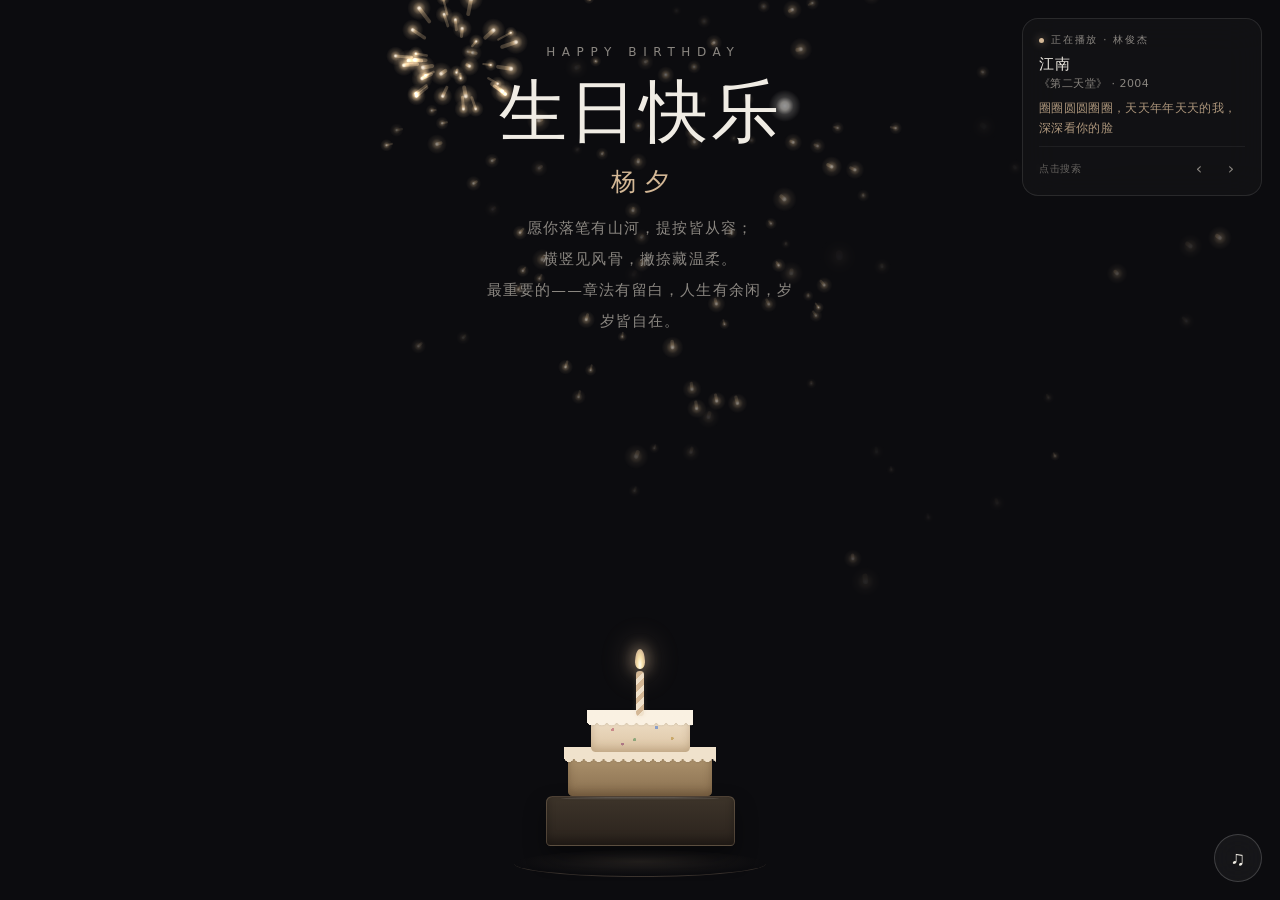
==== index.html @ ebd23158 "Add files via upload" ====
<!DOCTYPE html>
<html lang="zh-CN">
<head>
<meta charset="UTF-8">
<meta name="viewport" content="width=device-width, initial-scale=1, maximum-scale=1, user-scalable=no, viewport-fit=cover">
<meta name="theme-color" content="#0c0c0f">
<title>生日快乐 · Happy Birthday</title>

<link rel="stylesheet" href="css/style.css">
</head>

<body>

<canvas id="fx"></canvas>

<!-- ============ 正在播放 · 歌曲信息 ============ -->
<div class="now-playing" id="nowPlaying" title="点击在网易云搜索这首歌">
  <div class="np-header">
    <span class="np-dot"></span>
    <span class="np-label">正在播放 · 林俊杰</span>
  </div>
  <div class="np-body">
    <p class="np-title" id="npTitle">江南</p>
    <p class="np-meta" id="npMeta">《第二天堂》 · 2004</p>
    <p class="np-lyric" id="npLyric">圈圈圆圆圈圈，天天年年天天的我</p>
  </div>
  <div class="np-controls">
    <span class="np-search-hint">点击搜索</span>
    <button class="np-btn" id="npPrev" type="button" aria-label="上一首">‹</button>
    <button class="np-btn" id="npNext" type="button" aria-label="下一首">›</button>
  </div>
</div>

<main class="stage">

  <header class="hero">
    <p class="eyebrow">Happy Birthday</p>
    <h1 class="title">生日快乐</h1>
    <p class="name">杨夕</p>
    <p class="wish">
      愿你落笔有山河，提按皆从容；<br>
      横竖见风骨，撇捺藏温柔。<br>
      最重要的——章法有留白，人生有余闲，岁岁皆自在。
    </p>
  </header>

  <div class="cake-scene" aria-hidden="true">
    <div class="cake">
      <div class="candle"><div class="flame"></div></div>
      <div class="layer layer-1"></div>
      <div class="layer layer-2"></div>
      <div class="layer layer-3"></div>
      <div class="plate"></div>
    </div>
  </div>

</main>

<button id="musicFab" class="music-fab" type="button" aria-label="播放音乐">♫</button>

<div class="panel-overlay" id="panelOverlay">
  <div class="panel" role="dialog" aria-label="播放音乐">
    <button class="panel-close" id="panelClose" type="button" aria-label="关闭">×</button>
    <h2>播放音乐</h2>
    <p>粘贴网易云 / QQ音乐 / Spotify 的歌曲分享链接，将直接唤起对应 App 播放。</p>
    <input id="musicInput" class="panel-input" type="url" inputmode="url" autocomplete="off" placeholder="粘贴音乐分享链接…" />
    <div class="panel-actions">
      <button id="openLinkBtn" class="panel-btn primary" type="button">打开链接</button>
      <button id="searchBtn" class="panel-btn" type="button">搜索生日歌</button>
    </div>
    <div class="panel-hint" id="panelHint">
      支持：<br>
      网易云 music.163.com/song?id=…　·　QQ音乐 y.qq.com/…<br>
      Spotify open.spotify.com/track/…　·　YouTube Music music.youtube.com/watch?v=…
    </div>
  </div>
</div>

<script src="js/script.js"></script>
</body>
</html>
---- css/style.css ----
/* ==========================================================
   1. 基础 & 极简背景
   ========================================================== */
*, *::before, *::after { box-sizing: border-box; }

:root {
  --bg: #0c0c0f;
  --text: #f0ece4;
  --text-dim: #8a8680;
  --accent: #d4b896;
  --accent-soft: #a89070;
  --surface: rgba(255, 255, 255, .045);
  --border: rgba(255, 255, 255, .1);
  --border-strong: rgba(255, 255, 255, .18);
}

html, body {
  height: 100%;
  margin: 0;
  padding: 0;
  overflow: hidden;
  overscroll-behavior: none;
}

body {
  min-height: 100dvh;
  background: var(--bg);
  color: var(--text);
  font-family: "Helvetica Neue", "PingFang SC", "Hiragino Sans GB", "Microsoft YaHei", system-ui, sans-serif;
  -webkit-tap-highlight-color: transparent;
  touch-action: manipulation;
  user-select: none;
  -webkit-user-select: none;
  font-weight: 300;
}

/* ==========================================================
   2. 烟花画布
   ========================================================== */
#fx {
  position: fixed;
  inset: 0;
  width: 100%;
  height: 100%;
  z-index: 0;
  pointer-events: none;
}

/* ==========================================================
   3. 舞台布局
   ========================================================== */
.stage {
  position: relative;
  z-index: 2;
  display: flex;
  flex-direction: column;
  align-items: center;
  justify-content: space-between;
  height: 100dvh;
  padding: max(28px, 5vh) 20px max(20px, 3vh);
  text-align: center;
}

/* ---------- 文字 ---------- */
.hero {
  display: flex;
  flex-direction: column;
  align-items: center;
  gap: clamp(10px, 1.6vh, 18px);
  pointer-events: none;
}

.hero > * {
  animation: rise .9s cubic-bezier(.2, .7, .3, 1) both;
}
.hero > *:nth-child(1) { animation-delay: .05s; }
.hero > *:nth-child(2) { animation-delay: .18s; }
.hero > *:nth-child(3) { animation-delay: .32s; }
.hero > *:nth-child(4) { animation-delay: .48s; }

@keyframes rise {
  from { opacity: 0; transform: translateY(16px); filter: blur(6px); }
  to   { opacity: 1; transform: translateY(0);    filter: blur(0); }
}

.eyebrow {
  margin: 0;
  font-size: clamp(10px, 1.5vmin, 12px);
  letter-spacing: .55em;
  text-indent: .55em;
  text-transform: uppercase;
  color: var(--text-dim);
  font-weight: 300;
}

.title {
  margin: 0;
  font-size: clamp(2rem, 7.5vmin, 4.6rem);
  line-height: 1.15;
  font-weight: 200;
  letter-spacing: .04em;
  color: var(--text);
}

.name {
  margin: 0;
  font-size: clamp(.95rem, 2.8vmin, 1.6rem);
  letter-spacing: .3em;
  text-indent: .3em;
  color: var(--accent);
  font-weight: 300;
}

.wish {
  margin: 0;
  max-width: 34ch;
  font-size: clamp(.72rem, 1.9vmin, .92rem);
  line-height: 2.1;
  letter-spacing: .08em;
  color: var(--text-dim);
  font-weight: 300;
}

/* ==========================================================
   4. 正在播放 · 歌曲信息模块
   ========================================================== */
.now-playing {
  position: fixed;
  top: max(18px, env(safe-area-inset-top));
  right: max(18px, env(safe-area-inset-right));
  z-index: 15;
  width: min(240px, 56vw);
  padding: 14px 16px 12px;
  border-radius: 16px;
  background: rgba(20, 20, 23, .72);
  backdrop-filter: blur(18px);
  -webkit-backdrop-filter: blur(18px);
  border: 1px solid var(--border);
  color: var(--text);
  cursor: pointer;
  animation: rise .9s cubic-bezier(.2, .7, .3, 1) .6s both;
  transition: border-color .25s, background .25s;
}

.now-playing:hover {
  border-color: rgba(212, 184, 150, .35);
  background: rgba(24, 24, 28, .82);
}

/* 顶部小标签 */
.np-header {
  display: flex;
  align-items: center;
  gap: 7px;
  margin-bottom: 8px;
}

.np-dot {
  width: 5px;
  height: 5px;
  border-radius: 50%;
  background: var(--accent);
  box-shadow: 0 0 8px rgba(212, 184, 150, .7);
  animation: dotPulse 1.8s ease-in-out infinite;
  flex-shrink: 0;
}

@keyframes dotPulse {
  0%, 100% { opacity: .5; transform: scale(.9); }
  50%      { opacity: 1;  transform: scale(1.25); }
}

.np-label {
  font-size: 10px;
  letter-spacing: .18em;
  text-transform: uppercase;
  color: var(--text-dim);
  font-weight: 300;
}

/* 歌曲主体 */
.np-body {
  min-height: 64px;
}

.np-title {
  margin: 0 0 2px;
  font-size: 15px;
  font-weight: 400;
  letter-spacing: .04em;
  color: var(--text);
  white-space: nowrap;
  overflow: hidden;
  text-overflow: ellipsis;
}

.np-meta {
  margin: 0 0 8px;
  font-size: 11px;
  color: var(--text-dim);
  letter-spacing: .04em;
  white-space: nowrap;
  overflow: hidden;
  text-overflow: ellipsis;
}

.np-lyric {
  margin: 0;
  font-size: 11.5px;
  line-height: 1.7;
  color: rgba(212, 184, 150, .8);
  letter-spacing: .03em;
  display: -webkit-box;
  -webkit-line-clamp: 2;
  -webkit-box-orient: vertical;
  overflow: hidden;
  transition: opacity .3s ease;
}

/* 底部控制 */
.np-controls {
  display: flex;
  align-items: center;
  justify-content: flex-end;
  gap: 4px;
  margin-top: 8px;
  padding-top: 8px;
  border-top: 1px solid rgba(255, 255, 255, .06);
}

.np-btn {
  width: 28px;
  height: 28px;
  border: 1px solid transparent;
  border-radius: 8px;
  background: transparent;
  color: var(--text-dim);
  font-size: 16px;
  line-height: 1;
  display: flex;
  align-items: center;
  justify-content: center;
  cursor: pointer;
  transition: background .2s, color .2s, border-color .2s;
  font-family: inherit;
}

.np-btn:hover {
  background: rgba(255, 255, 255, .07);
  color: var(--text);
  border-color: var(--border);
}

.np-btn:active { transform: scale(.92); }

.np-search-hint {
  margin-right: auto;
  font-size: 10px;
  color: var(--text-dim);
  letter-spacing: .06em;
  opacity: .7;
}

/* ==========================================================
   5. 极简蛋糕
   ========================================================== */
.cake-scene {
  position: relative;
  font-size: clamp(5px, 1.5vmin, 9px);
  animation: cakeIn 1s cubic-bezier(.2, .8, .3, 1) .45s both;
  will-change: transform;
}

@keyframes cakeIn {
  from { opacity: 0; transform: translateY(30px) scale(.96); }
  to   { opacity: 1; transform: translateY(0)    scale(1); }
}

.cake {
  position: relative;
  width: 22em;
  height: 26em;
  animation: floatY 7s ease-in-out infinite;
}

@keyframes floatY {
  0%, 100% { transform: translateY(0); }
  50%      { transform: translateY(-.5em); }
}

.plate {
  position: absolute;
  bottom: -.4em;
  left: 50%;
  margin-left: -14em;
  width: 28em;
  height: 3em;
  border-radius: 50%;
  background: radial-gradient(ellipse at 50% 45%,
              rgba(212, 184, 150, .13) 0%,
              rgba(212, 184, 150, .04) 45%,
              transparent 72%);
  border-bottom: 1px solid rgba(212, 184, 150, .22);
  z-index: 0;
}

.layer {
  position: absolute;
  left: 50%;
  border-radius: .7em .7em .5em .5em;
}

.layer::before {
  content: "";
  position: absolute;
  top: 0; left: 8%; right: 8%;
  height: .35em;
  border-radius: 50%;
  background: linear-gradient(180deg, rgba(255, 255, 255, .2), transparent);
  z-index: 2;
}

.layer-1 {
  bottom: 3em;
  width: 21em; height: 5.6em;
  margin-left: -10.5em;
  background: linear-gradient(180deg, #3d342a 0%, #2a221c 100%);
  border: 1px solid rgba(212, 184, 150, .2);
  box-shadow: 0 1.2em 2.4em rgba(0, 0, 0, .4),
              inset 0 -.6em 1em rgba(0, 0, 0, .3);
  z-index: 1;
}

.layer-2 {
  bottom: 8.6em;
  width: 16em; height: 4.8em;
  margin-left: -8em;
  background: linear-gradient(180deg, #b09670 0%, #8a7050 100%);
  box-shadow: inset 0 -.5em 1em rgba(60, 40, 20, .35);
  z-index: 2;
}

.layer-2::after {
  content: "";
  position: absolute;
  left: -3%; right: -3%;
  top: -.6em;
  height: 1.9em;
  background:
    radial-gradient(circle at .55em 1.1em, #f0e2cc .55em, transparent .58em) 0 0 / 1.1em 1.9em repeat-x,
    linear-gradient(#f0e2cc, #f0e2cc) 0 0 / 100% 1.1em no-repeat;
  filter: drop-shadow(0 .1em .12em rgba(0, 0, 0, .15));
  z-index: 3;
}

.layer-3 {
  bottom: 13.4em;
  width: 11em; height: 4em;
  margin-left: -5.5em;
  background:
    radial-gradient(circle at 22% 38%, #c98a8a .17em, transparent .19em),
    radial-gradient(circle at 44% 66%, #8fa87c .17em, transparent .19em),
    radial-gradient(circle at 66% 32%, #8a9fc9 .17em, transparent .19em),
    radial-gradient(circle at 82% 62%, #c9a86a .16em, transparent .18em),
    radial-gradient(circle at 32% 78%, #b07a8a .15em, transparent .17em),
    linear-gradient(180deg, #efe0c8 0%, #dcc4a4 100%);
  box-shadow: inset 0 -.4em .9em rgba(120, 90, 50, .3);
  z-index: 3;
}

.layer-3::after {
  content: "";
  position: absolute;
  left: -4%; right: -4%;
  top: -.7em;
  height: 2em;
  background:
    radial-gradient(circle at .55em 1.15em, #faf1e2 .55em, transparent .58em) 0 0 / 1.1em 2em repeat-x,
    linear-gradient(#faf1e2, #faf1e2) 0 0 / 100% 1.15em no-repeat;
  filter: drop-shadow(0 .1em .12em rgba(0, 0, 0, .15));
  z-index: 3;
}

.candle {
  position: absolute;
  left: 50%;
  bottom: 17.4em;
  width: .8em;
  height: 5em;
  margin-left: -.4em;
  border-radius: .4em;
  background: repeating-linear-gradient(
    -45deg,
    #f0e2cc 0 .5em,
    #d4b896 .5em 1em
  );
  box-shadow: 0 0 .6em rgba(212, 184, 150, .2);
  z-index: 5;
}

.flame {
  position: absolute;
  left: 50%;
  bottom: 100%;
  width: 1.2em;
  height: 2.2em;
  margin-left: -.6em;
  margin-bottom: .3em;
  border-radius: 50% 50% 45% 45% / 64% 64% 36% 36%;
  background: radial-gradient(ellipse at 50% 80%,
              #fffdf0 0%, #f5dfa8 38%, #d4b896 72%, transparent 100%);
  filter: blur(.04em);
  transform-origin: 50% 100%;
  box-shadow:
    0 0 1.4em .4em rgba(212, 184, 150, .4),
    0 0 3em 1.2em rgba(212, 184, 150, .15);
  animation: flicker 2.2s ease-in-out infinite;
  z-index: 6;
}

@keyframes flicker {
  0%, 100% { transform: scale(1, 1)      rotate(-1deg);   opacity: .92; }
  30%      { transform: scale(.94, 1.06) rotate(1.5deg);  opacity: 1;   }
  60%      { transform: scale(1.04, .96) rotate(-1.5deg); opacity: .86; }
}

/* ==========================================================
   6. 音乐按钮 & 面板
   ========================================================== */
.music-fab {
  position: fixed;
  right: max(18px, env(safe-area-inset-right));
  bottom: max(18px, env(safe-area-inset-bottom));
  z-index: 20;
  width: 48px;
  height: 48px;
  border-radius: 50%;
  border: 1px solid var(--border-strong);
  background: var(--surface);
  backdrop-filter: blur(16px);
  -webkit-backdrop-filter: blur(16px);
  color: var(--text);
  font-size: 20px;
  display: flex;
  align-items: center;
  justify-content: center;
  cursor: pointer;
  transition: background .25s, transform .18s, border-color .25s;
}

.music-fab:hover  { background: rgba(255,255,255,.09); border-color: rgba(255,255,255,.28); }
.music-fab:active { transform: scale(.92); }

.panel-overlay {
  position: fixed;
  inset: 0;
  z-index: 30;
  background: rgba(0, 0, 0, .55);
  backdrop-filter: blur(6px);
  -webkit-backdrop-filter: blur(6px);
  opacity: 0;
  pointer-events: none;
  transition: opacity .3s ease;
}

.panel-overlay.open {
  opacity: 1;
  pointer-events: auto;
}

.panel {
  position: fixed;
  left: 50%;
  bottom: 0;
  z-index: 31;
  width: min(100% - 32px, 460px);
  transform: translate(-50%, 110%);
  transition: transform .38s cubic-bezier(.2, .8, .3, 1);
  background: #141417;
  border: 1px solid var(--border);
  border-radius: 20px 20px 0 0;
  padding: 24px 20px max(24px, env(safe-area-inset-bottom));
  color: var(--text);
}

.panel-overlay.open .panel {
  transform: translate(-50%, 0);
}

.panel h2 {
  margin: 0 0 4px;
  font-size: 16px;
  font-weight: 400;
  letter-spacing: .08em;
}

.panel p {
  margin: 0 0 18px;
  font-size: 12px;
  color: var(--text-dim);
  line-height: 1.7;
}

.panel-input {
  width: 100%;
  padding: 12px 14px;
  border-radius: 12px;
  border: 1px solid var(--border);
  background: rgba(255, 255, 255, .04);
  color: var(--text);
  font-size: 13px;
  font-family: inherit;
  font-weight: 300;
  outline: none;
  transition: border-color .25s;
}

.panel-input:focus { border-color: var(--accent-soft); }
.panel-input::placeholder { color: #5a5650; }

.panel-actions {
  display: flex;
  gap: 10px;
  margin-top: 14px;
}

.panel-btn {
  flex: 1;
  padding: 11px 14px;
  border-radius: 12px;
  border: 1px solid var(--border-strong);
  background: transparent;
  color: var(--text);
  font-size: 13px;
  font-family: inherit;
  font-weight: 300;
  letter-spacing: .04em;
  cursor: pointer;
  transition: background .25s, border-color .25s;
}

.panel-btn.primary {
  background: var(--accent);
  border-color: var(--accent);
  color: #0c0c0f;
  font-weight: 500;
}

.panel-btn:hover { background: rgba(255,255,255,.07); }
.panel-btn.primary:hover { background: #e0c8a8; }

.panel-hint {
  margin-top: 14px;
  font-size: 11px;
  color: var(--text-dim);
  line-height: 1.8;
}

.panel-hint a {
  color: var(--accent);
  text-decoration: none;
  border-bottom: 1px solid rgba(212, 184, 150, .3);
}

.panel-close {
  position: absolute;
  top: 14px;
  right: 16px;
  width: 28px;
  height: 28px;
  border: none;
  background: transparent;
  color: var(--text-dim);
  font-size: 20px;
  cursor: pointer;
  line-height: 1;
}

/* ==========================================================
   7. 响应式
   ========================================================== */
@media (max-width: 480px) {
  .now-playing {
    width: min(200px, 54vw);
    padding: 12px 13px 10px;
  }
  .np-title { font-size: 13.5px; }
  .np-lyric { font-size: 10.5px; }
  .np-meta { font-size: 10px; }
  .np-search-hint { display: none; }
}

@media (max-width: 420px) {
  .wish { font-size: .7rem; line-height: 1.95; }
  .music-fab { width: 44px; height: 44px; font-size: 18px; }
}

@media (max-height: 620px) {
  .wish { display: none; }
  .cake-scene { font-size: clamp(4.2px, 1.3vmin, 6px); }
  .now-playing { display: none; }
}

@media (prefers-reduced-motion: reduce) {
  .cake, .flame, .np-dot { animation: none !important; }
}
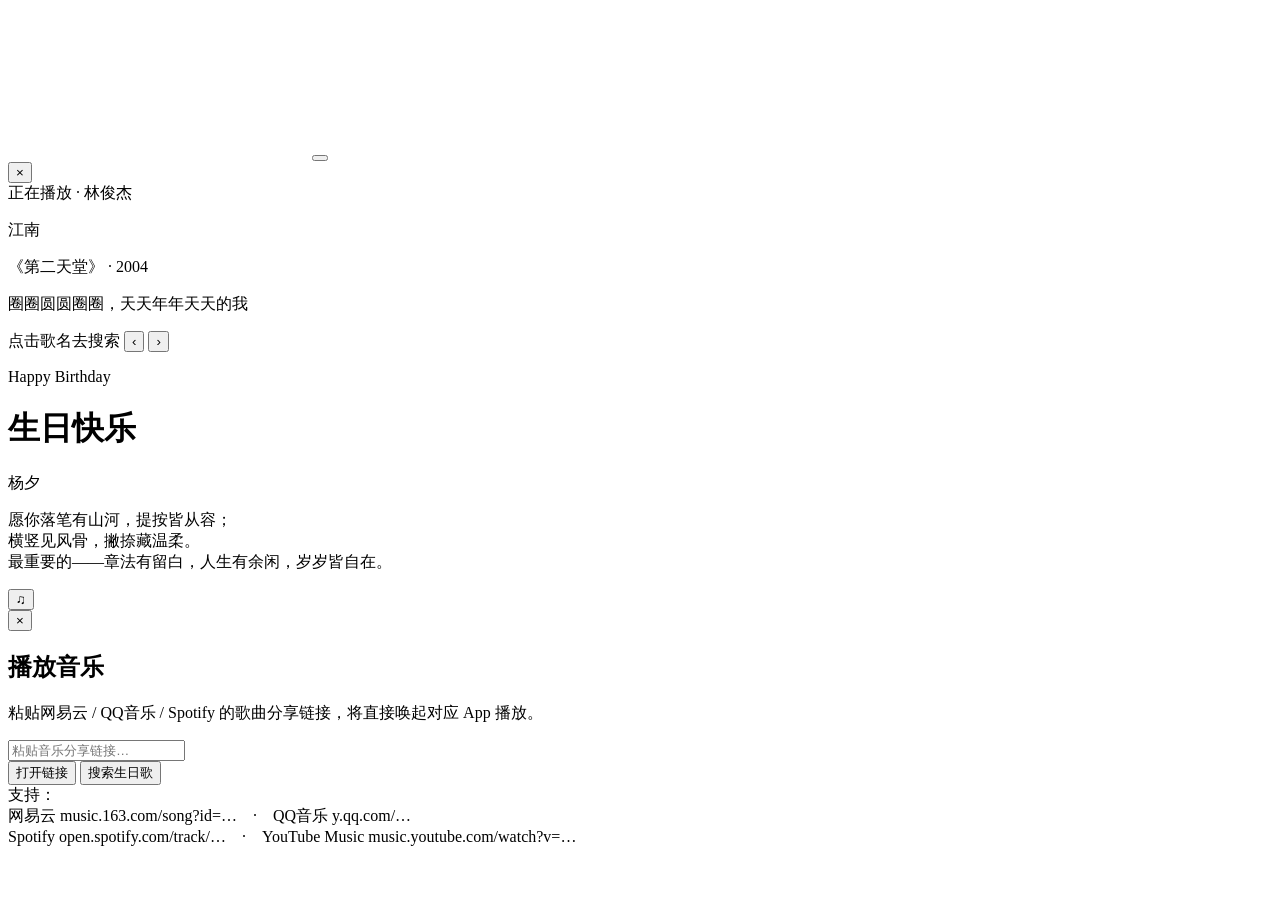
==== commit f3e391dc: "Update stylesheet and script links in index.html" ====
--- a/index.html
+++ b/index.html
@@ -6,30 +6,42 @@
 <meta name="theme-color" content="#0c0c0f">
 <title>生日快乐 · Happy Birthday</title>
 
-<link rel="stylesheet" href="css/style.css">
+<link rel="stylesheet" href="style.css">
 </head>
 
 <body>
 
 <canvas id="fx"></canvas>
 
-<!-- ============ 正在播放 · 歌曲信息 ============ -->
-<div class="now-playing" id="nowPlaying" title="点击在网易云搜索这首歌">
+<!-- ============ 侧边触发条 ============ -->
+<button class="drawer-trigger" id="drawerTrigger" type="button" aria-label="打开播放信息">
+  <span class="drawer-trigger-line"></span>
+</button>
+
+<!-- ============ 抽屉遮罩 ============ -->
+<div class="drawer-overlay" id="drawerOverlay"></div>
+
+<!-- ============ 侧边抽屉 · 正在播放 ============ -->
+<aside class="drawer" id="songDrawer" aria-label="正在播放">
+  <button class="drawer-close" id="drawerClose" type="button" aria-label="关闭">×</button>
+
   <div class="np-header">
     <span class="np-dot"></span>
     <span class="np-label">正在播放 · 林俊杰</span>
   </div>
-  <div class="np-body">
+
+  <div class="np-body" id="nowPlaying" title="点击在网易云搜索这首歌">
     <p class="np-title" id="npTitle">江南</p>
     <p class="np-meta" id="npMeta">《第二天堂》 · 2004</p>
     <p class="np-lyric" id="npLyric">圈圈圆圆圈圈，天天年年天天的我</p>
   </div>
+
   <div class="np-controls">
-    <span class="np-search-hint">点击搜索</span>
+    <span class="np-search-hint">点击歌名去搜索</span>
     <button class="np-btn" id="npPrev" type="button" aria-label="上一首">‹</button>
     <button class="np-btn" id="npNext" type="button" aria-label="下一首">›</button>
   </div>
-</div>
+</aside>
 
 <main class="stage">
 
@@ -76,6 +88,6 @@
   </div>
 </div>
 
-<script src="js/script.js"></script>
+<script src="script.js"></script>
 </body>
-</html>+</html>
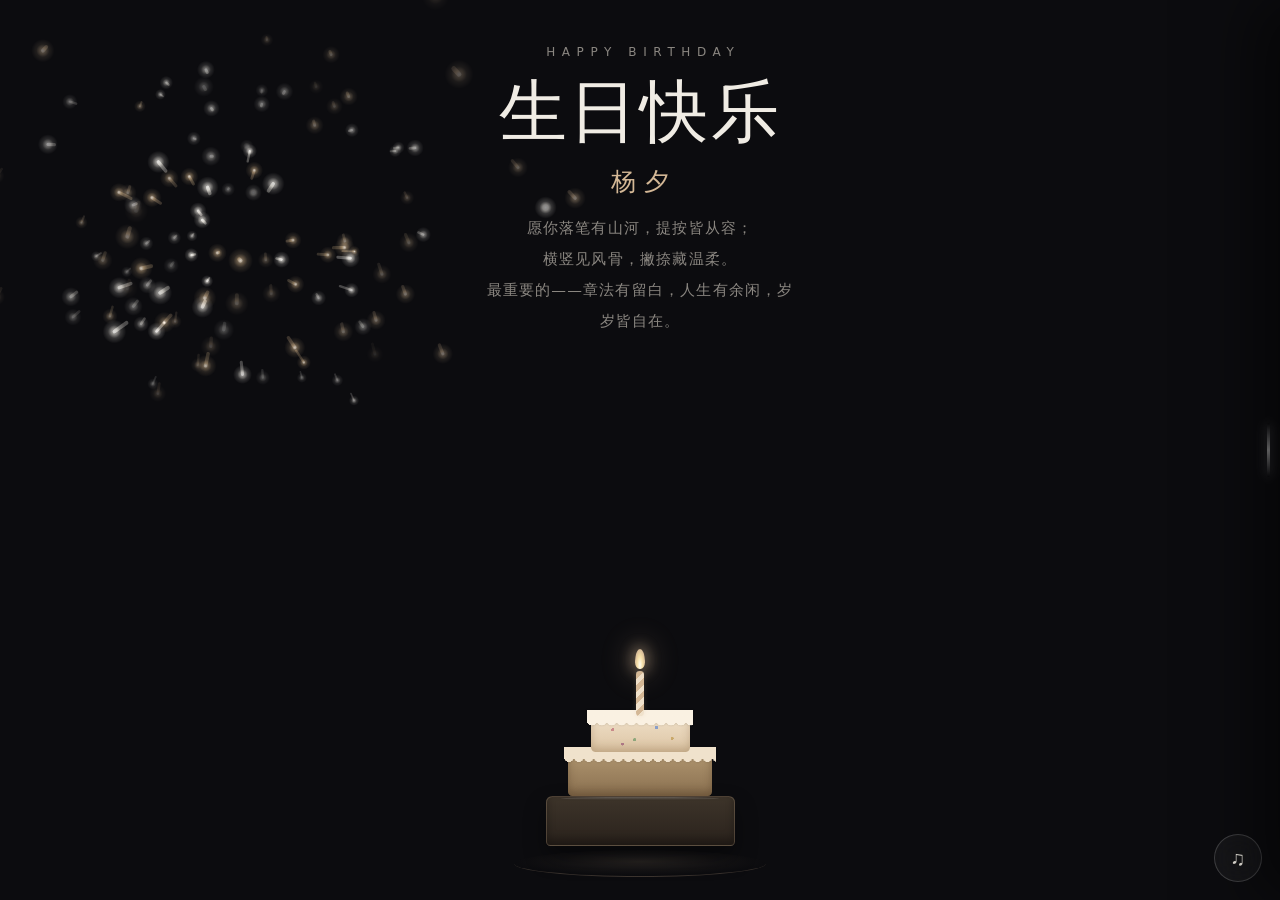
==== commit 4322f63b: "Update file paths for CSS and JavaScript" ====
--- a/index.html
+++ b/index.html
@@ -4,9 +4,12 @@
 <meta charset="UTF-8">
 <meta name="viewport" content="width=device-width, initial-scale=1, maximum-scale=1, user-scalable=no, viewport-fit=cover">
 <meta name="theme-color" content="#0c0c0f">
+<meta name="apple-mobile-web-app-capable" content="yes">
+<meta name="apple-mobile-web-app-status-bar-style" content="black-translucent">
+<meta name="format-detection" content="telephone=no">
 <title>生日快乐 · Happy Birthday</title>
 
-<link rel="stylesheet" href="style.css">
+<link rel="stylesheet" href="css/style.css">
 </head>
 
 <body>
@@ -88,6 +91,6 @@
   </div>
 </div>
 
-<script src="script.js"></script>
+<script src="js/script.js"></script>
 </body>
 </html>
--- a/css/style.css
+++ b/css/style.css
@@ -0,0 +1,795 @@
+/* ==========================================================
+   1. 基础 & 极简背景
+   ========================================================== */
+*, *::before, *::after { box-sizing: border-box; }
+
+:root {
+  --bg: #0c0c0f;
+  --text: #f0ece4;
+  --text-dim: #8a8680;
+  --accent: #d4b896;
+  --accent-soft: #a89070;
+  --surface: rgba(255, 255, 255, .045);
+  --border: rgba(255, 255, 255, .1);
+  --border-strong: rgba(255, 255, 255, .18);
+  --safe-top: env(safe-area-inset-top, 0px);
+  --safe-right: env(safe-area-inset-right, 0px);
+  --safe-bottom: env(safe-area-inset-bottom, 0px);
+  --safe-left: env(safe-area-inset-left, 0px);
+}
+
+html {
+  height: 100%;
+  -webkit-text-size-adjust: 100%;
+  text-size-adjust: 100%;
+}
+
+html, body {
+  margin: 0;
+  padding: 0;
+  overflow: hidden;
+  overscroll-behavior: none;
+}
+
+body {
+  height: 100vh;
+  height: 100dvh;
+  min-height: 100vh;
+  min-height: 100dvh;
+  background: var(--bg);
+  color: var(--text);
+  font-family: "Helvetica Neue", "PingFang SC", "Hiragino Sans GB", "Microsoft YaHei", system-ui, sans-serif;
+  -webkit-tap-highlight-color: transparent;
+  touch-action: manipulation;
+  user-select: none;
+  -webkit-user-select: none;
+  font-weight: 300;
+}
+
+/* ==========================================================
+   2. 烟花画布
+   ========================================================== */
+#fx {
+  position: fixed;
+  inset: 0;
+  width: 100%;
+  height: 100%;
+  z-index: 0;
+  pointer-events: none;
+  touch-action: none;
+}
+
+/* ==========================================================
+   3. 舞台布局
+   ========================================================== */
+.stage {
+  position: relative;
+  z-index: 2;
+  display: flex;
+  flex-direction: column;
+  align-items: center;
+  justify-content: space-between;
+  height: 100vh;
+  height: 100dvh;
+  padding:
+    calc(var(--safe-top) + max(28px, 5vh))
+    calc(var(--safe-right) + 20px)
+    calc(var(--safe-bottom) + max(20px, 3vh))
+    calc(var(--safe-left) + 20px);
+  text-align: center;
+}
+
+/* ---------- 文字 ---------- */
+.hero {
+  display: flex;
+  flex-direction: column;
+  align-items: center;
+  gap: clamp(10px, 1.6vh, 18px);
+  pointer-events: none;
+}
+
+.hero > * {
+  animation: rise .9s cubic-bezier(.2, .7, .3, 1) both;
+}
+.hero > *:nth-child(1) { animation-delay: .05s; }
+.hero > *:nth-child(2) { animation-delay: .18s; }
+.hero > *:nth-child(3) { animation-delay: .32s; }
+.hero > *:nth-child(4) { animation-delay: .48s; }
+
+@keyframes rise {
+  from { opacity: 0; transform: translateY(16px); filter: blur(6px); }
+  to   { opacity: 1; transform: translateY(0);    filter: blur(0); }
+}
+
+.eyebrow {
+  margin: 0;
+  font-size: clamp(10px, 1.5vmin, 12px);
+  letter-spacing: .55em;
+  text-indent: .55em;
+  text-transform: uppercase;
+  color: var(--text-dim);
+  font-weight: 300;
+}
+
+.title {
+  margin: 0;
+  font-size: clamp(2rem, 7.5vmin, 4.6rem);
+  line-height: 1.15;
+  font-weight: 200;
+  letter-spacing: .04em;
+  color: var(--text);
+}
+
+.name {
+  margin: 0;
+  font-size: clamp(.95rem, 2.8vmin, 1.6rem);
+  letter-spacing: .3em;
+  text-indent: .3em;
+  color: var(--accent);
+  font-weight: 300;
+}
+
+.wish {
+  margin: 0;
+  max-width: 34ch;
+  font-size: clamp(.72rem, 1.9vmin, .92rem);
+  line-height: 2.1;
+  letter-spacing: .08em;
+  color: var(--text-dim);
+  font-weight: 300;
+}
+
+/* ==========================================================
+   4. 侧边触发条
+   ========================================================== */
+.drawer-trigger {
+  position: fixed;
+  top: 50%;
+  right: var(--safe-right);
+  transform: translateY(-50%);
+  z-index: 16;
+  width: 24px;
+  height: 140px;
+  padding: 0;
+  border: none;
+  background: transparent;
+  cursor: pointer;
+  display: flex;
+  align-items: center;
+  justify-content: center;
+  -webkit-tap-highlight-color: transparent;
+  transition: opacity .3s ease;
+}
+
+.drawer-trigger-line {
+  display: block;
+  width: 3px;
+  height: 54px;
+  border-radius: 3px;
+  background: linear-gradient(180deg,
+              transparent 0%,
+              rgba(255, 255, 255, .55) 50%,
+              transparent 100%);
+  box-shadow: 0 0 12px rgba(255, 255, 255, .3);
+  animation: triggerPulse 3.2s ease-in-out infinite;
+  transition: height .3s ease, background .3s ease, box-shadow .3s ease;
+}
+
+.drawer-trigger:hover .drawer-trigger-line,
+.drawer-trigger:focus-visible .drawer-trigger-line {
+  height: 76px;
+  background: linear-gradient(180deg,
+              transparent 0%,
+              rgba(212, 184, 150, .95) 50%,
+              transparent 100%);
+  box-shadow: 0 0 18px rgba(212, 184, 150, .45);
+}
+
+@keyframes triggerPulse {
+  0%, 100% { opacity: .35; }
+  50%      { opacity: .9;  }
+}
+
+body.drawer-open .drawer-trigger {
+  opacity: 0;
+  pointer-events: none;
+}
+
+/* ==========================================================
+   5. 抽屉遮罩
+   ========================================================== */
+.drawer-overlay {
+  position: fixed;
+  inset: 0;
+  z-index: 31;
+  background: rgba(0, 0, 0, .38);
+  opacity: 0;
+  pointer-events: none;
+  transition: opacity .35s ease;
+}
+
+.drawer-overlay.open {
+  opacity: 1;
+  pointer-events: auto;
+}
+
+/* ==========================================================
+   6. 侧边抽屉 · 正在播放
+   ========================================================== */
+.drawer {
+  position: fixed;
+  top: 0;
+  right: 0;
+  z-index: 32;
+  width: min(300px, 82vw);
+  height: 100vh;
+  height: 100dvh;
+  padding:
+    calc(var(--safe-top) + 32px)
+    calc(var(--safe-right) + 22px)
+    calc(var(--safe-bottom) + 28px)
+    22px;
+  background: rgba(16, 16, 20, .94);
+  backdrop-filter: blur(22px);
+  -webkit-backdrop-filter: blur(22px);
+  border-left: 1px solid rgba(255, 255, 255, .08);
+  box-shadow: -24px 0 60px rgba(0, 0, 0, .55);
+  transform: translateX(100%);
+  transition: transform .42s cubic-bezier(.2, .8, .3, 1);
+  display: flex;
+  flex-direction: column;
+  color: var(--text);
+  overflow-y: auto;
+  -webkit-overflow-scrolling: touch;
+  touch-action: pan-y;
+  will-change: transform;
+}
+
+.drawer.open {
+  transform: translateX(0);
+}
+
+.drawer-close {
+  position: absolute;
+  top: calc(var(--safe-top) + 16px);
+  right: calc(var(--safe-right) + 16px);
+  width: 30px;
+  height: 30px;
+  border: none;
+  border-radius: 8px;
+  background: transparent;
+  color: var(--text-dim);
+  font-size: 22px;
+  line-height: 1;
+  cursor: pointer;
+  transition: background .2s, color .2s;
+}
+
+.drawer-close:hover {
+  background: rgba(255, 255, 255, .07);
+  color: var(--text);
+}
+
+.np-header {
+  display: flex;
+  align-items: center;
+  gap: 7px;
+  margin-bottom: 22px;
+}
+
+.np-dot {
+  width: 5px;
+  height: 5px;
+  border-radius: 50%;
+  background: var(--accent);
+  box-shadow: 0 0 8px rgba(212, 184, 150, .7);
+  animation: dotPulse 1.8s ease-in-out infinite;
+  flex-shrink: 0;
+}
+
+@keyframes dotPulse {
+  0%, 100% { opacity: .5; transform: scale(.9); }
+  50%      { opacity: 1;  transform: scale(1.25); }
+}
+
+.np-label {
+  font-size: 10px;
+  letter-spacing: .18em;
+  text-transform: uppercase;
+  color: var(--text-dim);
+  font-weight: 300;
+}
+
+.np-body {
+  cursor: pointer;
+}
+
+.np-title {
+  margin: 0 0 6px;
+  font-size: clamp(18px, 2.6vmin, 22px);
+  font-weight: 400;
+  letter-spacing: .05em;
+  line-height: 1.4;
+  color: var(--text);
+  transition: color .25s;
+}
+
+.np-body:hover .np-title {
+  color: var(--accent);
+}
+
+.np-meta {
+  margin: 0 0 18px;
+  font-size: 11.5px;
+  color: var(--text-dim);
+  letter-spacing: .04em;
+}
+
+.np-lyric {
+  margin: 0;
+  font-size: 13px;
+  line-height: 2;
+  color: rgba(212, 184, 150, .82);
+  letter-spacing: .03em;
+  display: -webkit-box;
+  -webkit-line-clamp: 4;
+  -webkit-box-orient: vertical;
+  overflow: hidden;
+  transition: opacity .3s ease;
+}
+
+.np-controls {
+  display: flex;
+  align-items: center;
+  gap: 6px;
+  margin-top: auto;
+  padding-top: 18px;
+  border-top: 1px solid rgba(255, 255, 255, .08);
+}
+
+.np-btn {
+  width: 40px;
+  height: 40px;
+  border: 1px solid var(--border);
+  border-radius: 10px;
+  background: transparent;
+  color: var(--text-dim);
+  font-size: 20px;
+  line-height: 1;
+  display: flex;
+  align-items: center;
+  justify-content: center;
+  cursor: pointer;
+  transition: background .2s, color .2s, border-color .2s, transform .15s;
+  font-family: inherit;
+  -webkit-tap-highlight-color: transparent;
+}
+
+.np-btn:hover {
+  background: rgba(255, 255, 255, .07);
+  color: var(--text);
+  border-color: var(--border-strong);
+}
+
+.np-btn:active { transform: scale(.92); }
+
+.np-search-hint {
+  margin-right: auto;
+  font-size: 10px;
+  color: var(--text-dim);
+  letter-spacing: .06em;
+  opacity: .65;
+}
+
+/* ==========================================================
+   7. 极简蛋糕
+   ========================================================== */
+.cake-scene {
+  position: relative;
+  font-size: clamp(5px, 1.5vmin, 9px);
+  animation: cakeIn 1s cubic-bezier(.2, .8, .3, 1) .45s both;
+  will-change: transform;
+}
+
+@keyframes cakeIn {
+  from { opacity: 0; transform: translateY(30px) scale(.96); }
+  to   { opacity: 1; transform: translateY(0)    scale(1); }
+}
+
+.cake {
+  position: relative;
+  width: 22em;
+  height: 26em;
+  animation: floatY 7s ease-in-out infinite;
+}
+
+@keyframes floatY {
+  0%, 100% { transform: translateY(0); }
+  50%      { transform: translateY(-.5em); }
+}
+
+.plate {
+  position: absolute;
+  bottom: -.4em;
+  left: 50%;
+  margin-left: -14em;
+  width: 28em;
+  height: 3em;
+  border-radius: 50%;
+  background: radial-gradient(ellipse at 50% 45%,
+              rgba(212, 184, 150, .13) 0%,
+              rgba(212, 184, 150, .04) 45%,
+              transparent 72%);
+  border-bottom: 1px solid rgba(212, 184, 150, .22);
+  z-index: 0;
+}
+
+.layer {
+  position: absolute;
+  left: 50%;
+  border-radius: .7em .7em .5em .5em;
+}
+
+.layer::before {
+  content: "";
+  position: absolute;
+  top: 0; left: 8%; right: 8%;
+  height: .35em;
+  border-radius: 50%;
+  background: linear-gradient(180deg, rgba(255, 255, 255, .2), transparent);
+  z-index: 2;
+}
+
+.layer-1 {
+  bottom: 3em;
+  width: 21em; height: 5.6em;
+  margin-left: -10.5em;
+  background: linear-gradient(180deg, #3d342a 0%, #2a221c 100%);
+  border: 1px solid rgba(212, 184, 150, .2);
+  box-shadow: 0 1.2em 2.4em rgba(0, 0, 0, .4),
+              inset 0 -.6em 1em rgba(0, 0, 0, .3);
+  z-index: 1;
+}
+
+.layer-2 {
+  bottom: 8.6em;
+  width: 16em; height: 4.8em;
+  margin-left: -8em;
+  background: linear-gradient(180deg, #b09670 0%, #8a7050 100%);
+  box-shadow: inset 0 -.5em 1em rgba(60, 40, 20, .35);
+  z-index: 2;
+}
+
+.layer-2::after {
+  content: "";
+  position: absolute;
+  left: -3%; right: -3%;
+  top: -.6em;
+  height: 1.9em;
+  background:
+    radial-gradient(circle at .55em 1.1em, #f0e2cc .55em, transparent .58em) 0 0 / 1.1em 1.9em repeat-x,
+    linear-gradient(#f0e2cc, #f0e2cc) 0 0 / 100% 1.1em no-repeat;
+  filter: drop-shadow(0 .1em .12em rgba(0, 0, 0, .15));
+  z-index: 3;
+}
+
+.layer-3 {
+  bottom: 13.4em;
+  width: 11em; height: 4em;
+  margin-left: -5.5em;
+  background:
+    radial-gradient(circle at 22% 38%, #c98a8a .17em, transparent .19em),
+    radial-gradient(circle at 44% 66%, #8fa87c .17em, transparent .19em),
+    radial-gradient(circle at 66% 32%, #8a9fc9 .17em, transparent .19em),
+    radial-gradient(circle at 82% 62%, #c9a86a .16em, transparent .18em),
+    radial-gradient(circle at 32% 78%, #b07a8a .15em, transparent .17em),
+    linear-gradient(180deg, #efe0c8 0%, #dcc4a4 100%);
+  box-shadow: inset 0 -.4em .9em rgba(120, 90, 50, .3);
+  z-index: 3;
+}
+
+.layer-3::after {
+  content: "";
+  position: absolute;
+  left: -4%; right: -4%;
+  top: -.7em;
+  height: 2em;
+  background:
+    radial-gradient(circle at .55em 1.15em, #faf1e2 .55em, transparent .58em) 0 0 / 1.1em 2em repeat-x,
+    linear-gradient(#faf1e2, #faf1e2) 0 0 / 100% 1.15em no-repeat;
+  filter: drop-shadow(0 .1em .12em rgba(0, 0, 0, .15));
+  z-index: 3;
+}
+
+.candle {
+  position: absolute;
+  left: 50%;
+  bottom: 17.4em;
+  width: .8em;
+  height: 5em;
+  margin-left: -.4em;
+  border-radius: .4em;
+  background: repeating-linear-gradient(
+    -45deg,
+    #f0e2cc 0 .5em,
+    #d4b896 .5em 1em
+  );
+  box-shadow: 0 0 .6em rgba(212, 184, 150, .2);
+  z-index: 5;
+}
+
+.flame {
+  position: absolute;
+  left: 50%;
+  bottom: 100%;
+  width: 1.2em;
+  height: 2.2em;
+  margin-left: -.6em;
+  margin-bottom: .3em;
+  border-radius: 50% 50% 45% 45% / 64% 64% 36% 36%;
+  background: radial-gradient(ellipse at 50% 80%,
+              #fffdf0 0%, #f5dfa8 38%, #d4b896 72%, transparent 100%);
+  filter: blur(.04em);
+  transform-origin: 50% 100%;
+  box-shadow:
+    0 0 1.4em .4em rgba(212, 184, 150, .4),
+    0 0 3em 1.2em rgba(212, 184, 150, .15);
+  animation: flicker 2.2s ease-in-out infinite;
+  z-index: 6;
+}
+
+@keyframes flicker {
+  0%, 100% { transform: scale(1, 1)      rotate(-1deg);   opacity: .92; }
+  30%      { transform: scale(.94, 1.06) rotate(1.5deg);  opacity: 1;   }
+  60%      { transform: scale(1.04, .96) rotate(-1.5deg); opacity: .86; }
+}
+
+/* ==========================================================
+   8. 音乐按钮 & 面板
+   ========================================================== */
+.music-fab {
+  position: fixed;
+  right: calc(var(--safe-right) + 18px);
+  bottom: calc(var(--safe-bottom) + 18px);
+  z-index: 20;
+  width: 48px;
+  height: 48px;
+  border-radius: 50%;
+  border: 1px solid var(--border-strong);
+  background: var(--surface);
+  backdrop-filter: blur(16px);
+  -webkit-backdrop-filter: blur(16px);
+  color: var(--text);
+  font-size: 20px;
+  display: flex;
+  align-items: center;
+  justify-content: center;
+  cursor: pointer;
+  transition: background .25s, transform .18s, border-color .25s;
+  -webkit-tap-highlight-color: transparent;
+}
+
+.music-fab:hover  { background: rgba(255,255,255,.09); border-color: rgba(255,255,255,.28); }
+.music-fab:active { transform: scale(.92); }
+
+.panel-overlay {
+  position: fixed;
+  inset: 0;
+  z-index: 30;
+  background: rgba(0, 0, 0, .55);
+  backdrop-filter: blur(6px);
+  -webkit-backdrop-filter: blur(6px);
+  opacity: 0;
+  pointer-events: none;
+  transition: opacity .3s ease;
+}
+
+.panel-overlay.open {
+  opacity: 1;
+  pointer-events: auto;
+}
+
+.panel {
+  position: fixed;
+  left: 50%;
+  bottom: 0;
+  z-index: 31;
+  width: min(100% - 32px, 460px);
+  transform: translate(-50%, 110%);
+  transition: transform .38s cubic-bezier(.2, .8, .3, 1);
+  background: #141417;
+  border: 1px solid var(--border);
+  border-radius: 20px 20px 0 0;
+  padding:
+    24px
+    20px
+    calc(var(--safe-bottom) + 24px)
+    20px;
+  color: var(--text);
+  max-height: 90vh;
+  max-height: 90dvh;
+  overflow-y: auto;
+  -webkit-overflow-scrolling: touch;
+}
+
+.panel-overlay.open .panel {
+  transform: translate(-50%, 0);
+}
+
+.panel h2 {
+  margin: 0 0 4px;
+  font-size: 16px;
+  font-weight: 400;
+  letter-spacing: .08em;
+}
+
+.panel p {
+  margin: 0 0 18px;
+  font-size: 12px;
+  color: var(--text-dim);
+  line-height: 1.7;
+}
+
+.panel-input {
+  width: 100%;
+  padding: 12px 14px;
+  border-radius: 12px;
+  border: 1px solid var(--border);
+  background: rgba(255, 255, 255, .04);
+  color: var(--text);
+  font-size: 16px; /* iOS 不缩放的最小字号 */
+  font-family: inherit;
+  font-weight: 300;
+  outline: none;
+  transition: border-color .25s;
+  -webkit-appearance: none;
+  appearance: none;
+}
+
+.panel-input:focus { border-color: var(--accent-soft); }
+.panel-input::placeholder { color: #5a5650; }
+
+.panel-actions {
+  display: flex;
+  gap: 10px;
+  margin-top: 14px;
+}
+
+.panel-btn {
+  flex: 1;
+  min-height: 44px;
+  padding: 11px 14px;
+  border-radius: 12px;
+  border: 1px solid var(--border-strong);
+  background: transparent;
+  color: var(--text);
+  font-size: 14px;
+  font-family: inherit;
+  font-weight: 300;
+  letter-spacing: .04em;
+  cursor: pointer;
+  transition: background .25s, border-color .25s;
+  -webkit-tap-highlight-color: transparent;
+}
+
+.panel-btn.primary {
+  background: var(--accent);
+  border-color: var(--accent);
+  color: #0c0c0f;
+  font-weight: 500;
+}
+
+.panel-btn:hover { background: rgba(255,255,255,.07); }
+.panel-btn.primary:hover { background: #e0c8a8; }
+
+.panel-hint {
+  margin-top: 14px;
+  font-size: 11px;
+  color: var(--text-dim);
+  line-height: 1.8;
+}
+
+.panel-hint a {
+  color: var(--accent);
+  text-decoration: none;
+  border-bottom: 1px solid rgba(212, 184, 150, .3);
+}
+
+.panel-close {
+  position: absolute;
+  top: 14px;
+  right: 16px;
+  width: 32px;
+  height: 32px;
+  border: none;
+  border-radius: 8px;
+  background: transparent;
+  color: var(--text-dim);
+  font-size: 20px;
+  cursor: pointer;
+  line-height: 1;
+  -webkit-tap-highlight-color: transparent;
+}
+
+/* ==========================================================
+   9. 触屏设备适配（pointer: coarse）
+   ========================================================== */
+@media (pointer: coarse) {
+  /* 触发条点击区域加大，视觉不变 */
+  .drawer-trigger {
+    width: 36px;
+  }
+  .drawer-trigger-line {
+    width: 4px;
+    height: 64px;
+  }
+
+  /* 抽屉控制按钮 ≥44px */
+  .np-btn {
+    width: 44px;
+    height: 44px;
+    font-size: 22px;
+  }
+  .drawer-close {
+    width: 40px;
+    height: 40px;
+    font-size: 24px;
+  }
+
+  /* 去掉 hover 效果，避免触摸设备残留样式 */
+  .now-playing:hover .np-title,
+  .np-body:hover .np-title { color: var(--text); }
+}
+
+/* ==========================================================
+   10. 窄屏适配
+   ========================================================== */
+@media (max-width: 480px) {
+  .drawer {
+    width: min(320px, 86vw);
+    padding-left: calc(var(--safe-left) + 20px);
+    padding-right: calc(var(--safe-right) + 20px);
+  }
+  .np-search-hint { display: none; }
+  .np-controls { justify-content: flex-end; }
+}
+
+@media (max-width: 420px) {
+  .wish { font-size: .7rem; line-height: 1.95; }
+  .music-fab { width: 44px; height: 44px; font-size: 18px; }
+}
+
+/* ==========================================================
+   11. 矮屏适配（横屏 / 小屏手机）
+   ========================================================== */
+@media (max-height: 620px) {
+  .wish { display: none; }
+  .cake-scene { font-size: clamp(4.2px, 1.3vmin, 6px); }
+  .drawer {
+    padding-top: calc(var(--safe-top) + 24px);
+    padding-bottom: calc(var(--safe-bottom) + 20px);
+  }
+  .np-header { margin-bottom: 14px; }
+  .np-meta { margin-bottom: 12px; }
+  .np-lyric { -webkit-line-clamp: 2; }
+  .np-title { font-size: 17px; }
+}
+
+/* ==========================================================
+   12. 横屏手机特别处理
+   ========================================================== */
+@media (max-height: 480px) and (orientation: landscape) {
+  .title { font-size: clamp(1.6rem, 5vmin, 2.6rem); }
+  .name { font-size: clamp(.85rem, 2.2vmin, 1.2rem); }
+  .eyebrow { font-size: 10px; }
+  .cake-scene { font-size: clamp(3.6px, 1.1vmin, 5px); }
+  .hero { gap: 8px; }
+}
+
+/* ==========================================================
+   13. 减弱动态效果
+   ========================================================== */
+@media (prefers-reduced-motion: reduce) {
+  .cake, .flame, .np-dot, .drawer-trigger-line { animation: none !important; }
+  .drawer { transition: none; }
+}
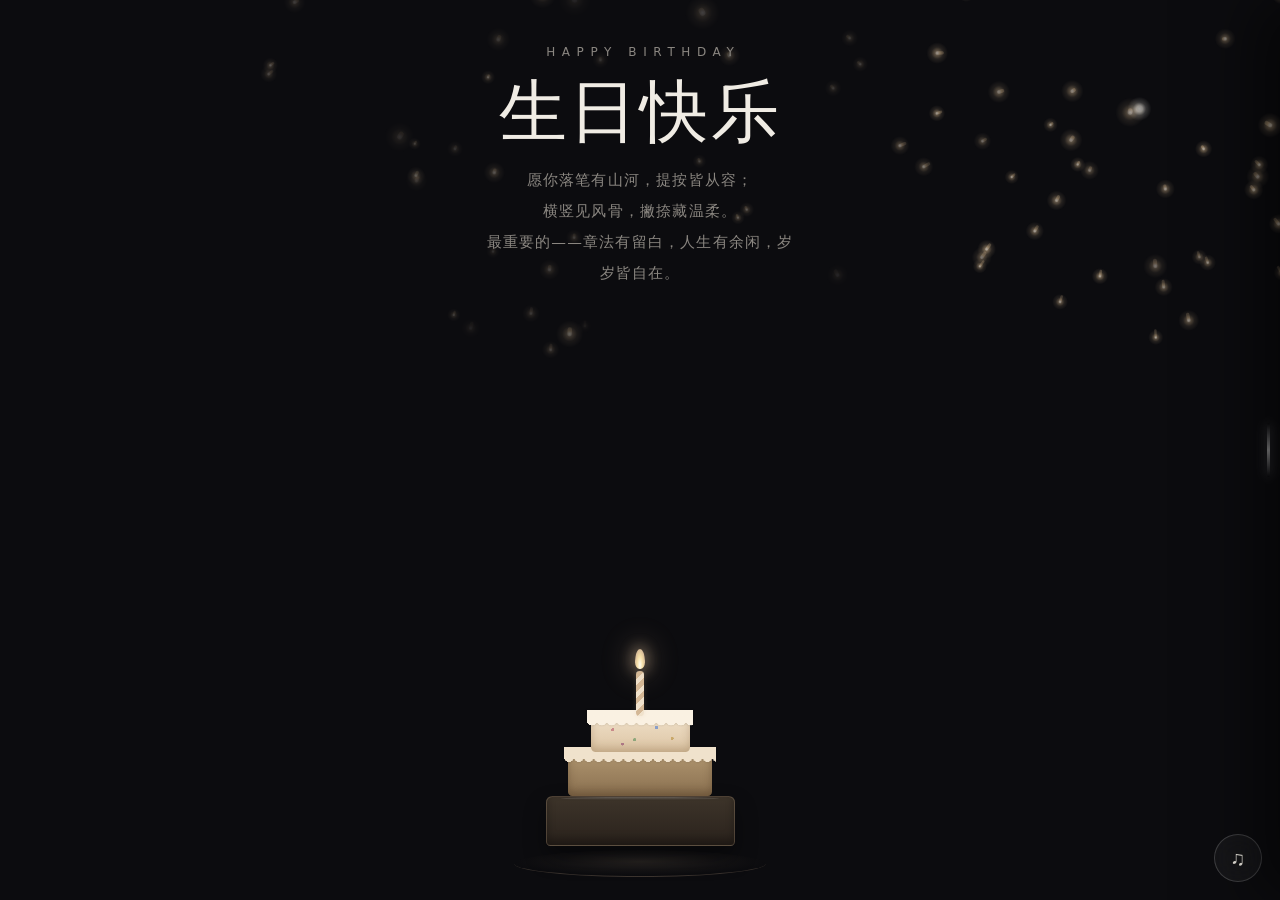
==== commit 4fcdae29: "Update index.html" ====
--- a/index.html
+++ b/index.html
@@ -51,7 +51,6 @@
   <header class="hero">
     <p class="eyebrow">Happy Birthday</p>
     <h1 class="title">生日快乐</h1>
-    <p class="name">杨夕</p>
     <p class="wish">
       愿你落笔有山河，提按皆从容；<br>
       横竖见风骨，撇捺藏温柔。<br>
